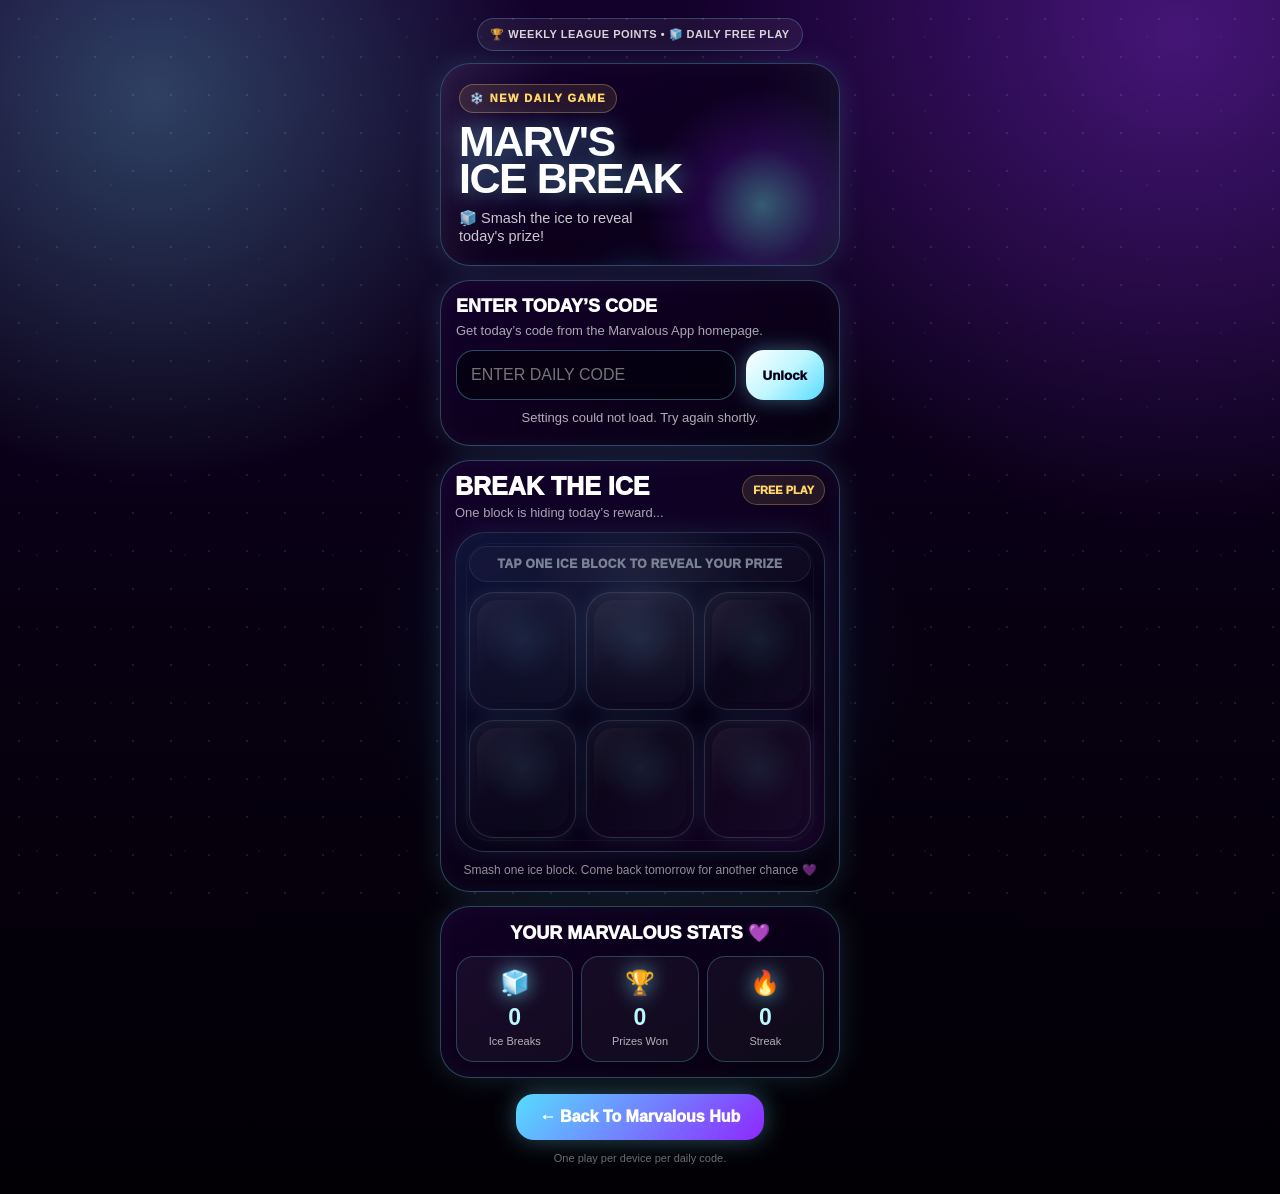
==== icebreak-v2.html @ b685484c "Create icebreak-v2.html" ====
<!DOCTYPE html>
<html lang="en">
<head>
<meta charset="UTF-8" />
<meta name="viewport" content="width=device-width, initial-scale=1.0, viewport-fit=cover" />
<meta name="theme-color" content="#070009" />
<title>Marv's Ice Break</title>

<script async src="https://www.googletagmanager.com/gtag/js?id=G-ST39WS2DBB"></script>
<script>
window.dataLayer = window.dataLayer || [];
function gtag(){dataLayer.push(arguments);}
gtag('js', new Date());
gtag('config', 'G-ST39WS2DBB');
</script>

<style>
*{box-sizing:border-box}
:root{
  --purple:#8d28ff;
  --ice:#79e8ff;
  --gold:#ffd76a;
  --dark:#050008;
}
body{
  margin:0;
  min-height:100vh;
  font-family:Arial,Helvetica,sans-serif;
  color:#fff;
  background:
    radial-gradient(circle at 12% 8%,rgba(121,232,255,.28),transparent 25%),
    radial-gradient(circle at 92% 3%,rgba(157,59,255,.36),transparent 30%),
    radial-gradient(circle at 50% 55%,rgba(39,148,255,.12),transparent 30%),
    linear-gradient(180deg,#13002b 0%,#070011 52%,#020005 100%);
  overflow-x:hidden;
}
body:before{
  content:"";
  position:fixed;
  inset:0;
  pointer-events:none;
  background-image:
    radial-gradient(rgba(255,255,255,.45) 1px,transparent 1px),
    radial-gradient(rgba(121,232,255,.25) 1.4px,transparent 1.4px);
  background-size:38px 38px,74px 74px;
  opacity:.23;
}
.app{
  width:min(430px,100%);
  margin:0 auto;
  min-height:100vh;
  padding:18px 15px 30px;
  position:relative;
}
.glass{
  border-radius:30px;
  background:linear-gradient(145deg,rgba(22,0,48,.72),rgba(5,0,15,.86));
  border:1px solid rgba(121,232,255,.30);
  box-shadow:0 0 28px rgba(121,232,255,.14),inset 0 0 24px rgba(255,255,255,.035);
  backdrop-filter:blur(10px);
}
.top-strip{
  display:flex;
  justify-content:center;
  gap:8px;
  align-items:center;
  margin:0 auto 12px;
  padding:9px 12px;
  width:max-content;
  max-width:100%;
  border-radius:999px;
  background:rgba(255,255,255,.06);
  border:1px solid rgba(121,232,255,.24);
  color:rgba(255,255,255,.82);
  font-size:11px;
  font-weight:900;
  letter-spacing:.5px;
  text-transform:uppercase;
}
.hero{
  min-height:180px;
  position:relative;
  overflow:hidden;
  padding:20px 18px;
  margin-bottom:14px;
}
.hero:before{
  content:"";
  position:absolute;
  right:-48px;
  bottom:-65px;
  width:250px;
  height:250px;
  border-radius:50%;
  background:radial-gradient(circle,rgba(121,232,255,.38),rgba(141,40,255,.18),transparent 66%);
}
.hero:after{
  content:"";
  position:absolute;
  inset:0;
  background:linear-gradient(110deg,rgba(255,255,255,.08),transparent 25%,transparent 70%,rgba(121,232,255,.08));
  pointer-events:none;
}
.hero-marv{
  position:absolute;
  right:-18px;
  bottom:-30px;
  width:235px;
  max-height:240px;
  object-fit:contain;
  z-index:2;
  filter:
    drop-shadow(0 0 18px rgba(0,225,255,.8))
    drop-shadow(0 0 40px rgba(147,51,234,.5));
}
.kicker{
  position:relative;
  z-index:3;
  display:inline-flex;
  align-items:center;
  gap:6px;
  padding:7px 10px;
  border-radius:999px;
  background:rgba(255,215,106,.10);
  border:1px solid rgba(255,215,106,.30);
  color:var(--gold);
  font-size:11px;
  font-weight:1000;
  letter-spacing:1.4px;
  text-transform:uppercase;
}
h1{
  position:relative;
  z-index:3;
  margin:10px 132px 0 0;
  font-size:43px;
  line-height:.86;
  letter-spacing:-1.5px;
  text-transform:uppercase;
  text-shadow:0 0 24px rgba(121,232,255,.55);
}
.welcome{
  position:relative;
  z-index:3;
  margin:12px 145px 0 0;
  color:rgba(255,255,255,.78);
  font-size:14.5px;
  line-height:1.25;
}
.code-card{
  padding:15px;
  margin-bottom:14px;
}
.code-title{
  font-size:18px;
  font-weight:1000;
  text-transform:uppercase;
}
.code-sub{
  color:rgba(255,255,255,.65);
  font-size:13px;
  margin:6px 0 12px;
}
.row{display:flex;gap:10px}
input{
  flex:1;
  min-width:0;
  padding:15px 14px;
  border-radius:18px;
  border:1px solid rgba(121,232,255,.32);
  outline:none;
  background:rgba(5,0,15,.72);
  color:#fff;
  font-size:16px;
}
#codeInput{text-transform:uppercase}
button{
  border:0;
  border-radius:18px;
  padding:15px 17px;
  font-weight:1000;
  color:#080018;
  background:linear-gradient(135deg,#ffffff,#bff6ff,#57dcff);
  box-shadow:0 0 20px rgba(121,232,255,.38);
  cursor:pointer;
}
.status{
  margin-top:10px;
  min-height:20px;
  font-size:13px;
  color:rgba(255,255,255,.68);
  text-align:center;
}
.stage{
  padding:14px;
  margin-bottom:14px;
}
.game-head{
  display:flex;
  align-items:flex-start;
  justify-content:space-between;
  gap:10px;
  margin-bottom:12px;
}
.game-title{
  font-size:25px;
  line-height:.95;
  font-weight:1000;
  text-transform:uppercase;
}
.game-sub{
  color:rgba(255,255,255,.64);
  font-size:13px;
  margin-top:6px;
}
.live-pill{
  flex:0 0 auto;
  padding:8px 10px;
  border-radius:999px;
  background:rgba(255,215,106,.1);
  border:1px solid rgba(255,215,106,.28);
  color:var(--gold);
  font-size:11px;
  font-weight:1000;
  text-transform:uppercase;
}
.board{
  position:relative;
  padding:13px;
  border-radius:30px;
  background:
    radial-gradient(circle at 50% 20%,rgba(191,246,255,.16),transparent 35%),
    linear-gradient(145deg,rgba(13,48,84,.74),rgba(4,0,14,.92) 60%,rgba(37,0,60,.82));
  border:1px solid rgba(191,246,255,.34);
  box-shadow:0 0 24px rgba(121,232,255,.20),inset 0 0 28px rgba(255,255,255,.045);
  overflow:hidden;
  will-change:transform;
}
.board:before{
  content:"";
  position:absolute;
  inset:10px;
  border-radius:24px;
  border:1px solid rgba(255,255,255,.08);
  pointer-events:none;
}
.banner{
  position:relative;
  z-index:2;
  text-align:center;
  margin-bottom:10px;
  padding:10px;
  border-radius:20px;
  background:rgba(255,255,255,.055);
  border:1px solid rgba(121,232,255,.20);
  color:#dffbff;
  font-size:12px;
  font-weight:1000;
  text-transform:uppercase;
  letter-spacing:.4px;
}
.ice-grid{
  position:relative;
  z-index:2;
  display:grid;
  grid-template-columns:repeat(3,1fr);
  gap:10px;
}
.ice{
  height:118px;
  border-radius:25px;
  display:grid;
  place-items:center;
  padding:0;
  background:
    radial-gradient(circle at 50% 40%,rgba(121,232,255,.18),transparent 45%),
    linear-gradient(180deg,rgba(255,255,255,.08),rgba(255,255,255,.025));
  border:1px solid rgba(191,246,255,.30);
  box-shadow:0 0 17px rgba(121,232,255,.20),inset 0 0 18px rgba(255,255,255,.05);
  cursor:pointer;
  position:relative;
  overflow:hidden;
  transition:.25s;
  animation:iceBreath 2.8s ease-in-out infinite;
}
@keyframes iceBreath{
  0%,100%{
    transform:scale(1);
    box-shadow:0 0 17px rgba(121,232,255,.20), inset 0 0 18px rgba(255,255,255,.05);
  }
  50%{
    transform:scale(1.035);
    box-shadow:0 0 28px rgba(121,232,255,.45), inset 0 0 24px rgba(255,255,255,.10);
  }
}  
.ice img{
  width:143%;
  height:143%;
  object-fit:contain;
  pointer-events:none;
  filter:drop-shadow(0 0 16px rgba(121,232,255,.75));
  transition:.25s;
}
.ice:before{
  content:"";
  position:absolute;
  inset:7px;
  border-radius:20px;
  background:linear-gradient(135deg,rgba(255,255,255,.10),transparent 40%,rgba(121,232,255,.05));
  pointer-events:none;
}
.ice:after{
  content:"";
  position:absolute;
  inset:-50%;
  background:linear-gradient(90deg,transparent,rgba(255,255,255,.20),transparent);
  transform:rotate(25deg) translateX(-120%);
  transition:.7s;
}
.ice:not(.disabled):hover:after{transform:rotate(25deg) translateX(120%)}
.ice.picked{
  transform:scale(1.07);
  box-shadow:0 0 42px rgba(191,246,255,.9),inset 0 0 24px rgba(255,255,255,.14);
}
.ice.picked img{transform:scale(1.07)}
.ice:active{
  transform:scale(.94);
  filter:brightness(1.2);
}
.ice.shatter{animation:shake .36s linear}
@keyframes shake{
  0%,100%{transform:scale(1.07) translateX(0)}
  25%{transform:scale(1.09) translateX(-4px) rotate(-2deg)}
  50%{transform:scale(1.09) translateX(4px) rotate(2deg)}
  75%{transform:scale(1.09) translateX(-3px) rotate(-1deg)}
}
@keyframes screenShake{
  0%{transform:translate(0,0);}
  20%{transform:translate(-4px,2px);}
  40%{transform:translate(4px,-2px);}
  60%{transform:translate(-3px,2px);}
  80%{transform:translate(3px,-1px);}
  100%{transform:translate(0,0);}
}

.board.shake{
  animation:screenShake .25s;
}
.board.flash{
  animation:flashBlue .35s;
}

@keyframes flashBlue{
  0%{
    box-shadow:0 0 24px rgba(121,232,255,.20);
  }
  50%{
    box-shadow:
      0 0 80px rgba(121,232,255,.95),
      inset 0 0 45px rgba(191,246,255,.45);
  }
  100%{
    box-shadow:0 0 24px rgba(121,232,255,.20);
  }
}
.ice.disabled{
  opacity:.24;
  pointer-events:none;
  filter:grayscale(.55);
}
.ice-glow{
  position:absolute;
  inset:-35px;
  display:none;
  pointer-events:none;
  background:url("assets/icebreak/ice-glow.png") center/contain no-repeat;
  z-index:4;
  opacity:.98;
}
.ice.picked .ice-glow{display:block}
.ice-sparkles{
  position:absolute;
  inset:-55px;
  display:none;
  pointer-events:none;
  background:url("assets/icebreak/ice-sparkles.png") center/contain no-repeat;
  z-index:5;
  opacity:1;
}

.ice.shatter .ice-sparkles{
  display:block;
  animation:sparkBurst .55s ease-out forwards;
}

@keyframes sparkBurst{
  0%{
    transform:scale(.4);
    opacity:0;
  }
  40%{
    opacity:1;
  }
  100%{
    transform:scale(1.5);
    opacity:0;
  }
}
.locked .board{opacity:.52}
.locked .ice{pointer-events:none}
.hint{
  text-align:center;
  margin-top:11px;
  font-size:12px;
  color:rgba(255,255,255,.56);
}
.info-card{
  padding:15px;
  margin-bottom:14px;
}
.info-title{
  font-size:18px;
  font-weight:1000;
  text-transform:uppercase;
  margin-bottom:12px;
  text-align:center;
}
.stats{
  display:grid;
  grid-template-columns:repeat(3,1fr);
  gap:8px;
}
.stat{
  text-align:center;
  padding:12px 6px;
  border-radius:18px;
  background:rgba(255,255,255,.045);
  border:1px solid rgba(121,232,255,.24);
}
.stat b{
  display:block;
  color:#bff6ff;
  font-size:23px;
}
.stat span{
  font-size:11px;
  color:rgba(255,255,255,.68);
}
.stat-icon-circle{
  font-size:24px;
  margin-bottom:7px;
  filter:drop-shadow(0 0 10px rgba(121,232,255,.75));
}
.back{
  display:block;
  width:max-content;
  margin:16px auto 0;
  padding:14px 24px;
  border-radius:18px;
  text-decoration:none;
  color:#fff;
  font-weight:1000;
  background:linear-gradient(135deg,#57dcff,#8d28ff);
  box-shadow:0 0 24px rgba(121,232,255,.34);
}
.footer{
  text-align:center;
  margin-top:12px;
  font-size:11px;
  color:rgba(255,255,255,.42);
}
.modal{
  position:fixed;
  inset:0;
  display:none;
  align-items:center;
  justify-content:center;
  padding:20px;
  background:rgba(0,0,0,.78);
  z-index:99;
}
.modal.show{display:flex}
.box{
  position:relative;
  width:min(380px,100%);
  text-align:center;
  border-radius:32px;
  padding:26px 18px;
  background:linear-gradient(180deg,#071d3a,#070009);
  border:1px solid rgba(191,243,255,.48);
  box-shadow:0 0 50px rgba(101,207,255,.22),0 0 34px rgba(139,44,255,.32);
}
.closeModal{
    position:absolute;
    top:14px;
    right:14px;
    width:40px;
    height:40px;
    border:none;
    border-radius:50%;
    background:rgba(255,255,255,.12);
    color:#fff;
    font-size:24px;
    font-weight:bold;
    cursor:pointer;
  }
.box h2{
  margin:0 0 8px;
  font-size:32px;
  text-transform:uppercase;
}
.result{
  margin:16px 0;
  color:#ffd76a;
  font-size:27px;
  font-weight:1000;
  text-transform:uppercase;
  text-shadow:0 0 14px rgba(255,215,106,.72);
}
.small{
  color:rgba(255,255,255,.72);
  font-size:13px;
  line-height:1.4;
}
@keyframes blueFlash{
  0%{opacity:0;}
  20%{opacity:.8;}
  100%{opacity:0;}
}

.screen-flash{
  position:fixed;
  inset:0;
  pointer-events:none;
  background:radial-gradient(circle,rgba(121,232,255,.75),rgba(121,232,255,.2),transparent 70%);
  opacity:0;
  z-index:9999;
}

.screen-flash.active{
  animation:blueFlash .35s ease-out;
}
  
</style>
</head>

<body>
<main class="app">

  <div class="top-strip">🏆 Weekly League Points • 🧊 Daily Free Play</div>

  <section class="hero glass">
    <div class="kicker">❄️ New Daily Game</div>
    <h1>Marv's Ice Break</h1>
    <p class="welcome">🧊 Smash the ice to reveal today's prize!</p>
    <img src="assets/icebreak/marv-ice.png" class="hero-marv" alt="Marv holding ice">
  </section>

  <section class="code-card glass">
    <div class="code-title">Enter Today’s Code</div>
    <div class="code-sub">Get today’s code from the Marvalous App homepage.</div>
    <div class="row">
      <input id="codeInput" placeholder="Enter daily code">
      <button onclick="unlockGame()">Unlock</button>
    </div>
    <div id="status" class="status">Loading today’s settings...</div>
  </section>

  <section id="gameArea" class="stage glass locked">
    <div class="game-head">
      <div>
        <div class="game-title">Break The Ice</div>
        <div class="game-sub">One block is hiding today’s reward...</div>
      </div>
      <div class="live-pill">Free Play</div>
    </div>

    <div class="board">
      <div class="banner">Tap one ice block to reveal your prize</div>

      <div class="ice-grid">
        <button class="ice" onclick="breakIce(this)"><span class="ice-glow"></span><img src="assets/icebreak/ice-normal.png" alt="Ice block"></button>
        <button class="ice" onclick="breakIce(this)"><span class="ice-glow"></span><img src="assets/icebreak/ice-normal.png" alt="Ice block"></button>
        <button class="ice" onclick="breakIce(this)"><span class="ice-glow"></span><img src="assets/icebreak/ice-normal.png" alt="Ice block"></button>
        <button class="ice" onclick="breakIce(this)"><span class="ice-glow"></span><img src="assets/icebreak/ice-normal.png" alt="Ice block"></button>
        <button class="ice" onclick="breakIce(this)"><span class="ice-glow"></span><img src="assets/icebreak/ice-normal.png" alt="Ice block"></button>
        <button class="ice" onclick="breakIce(this)"><span class="ice-glow"></span><img src="assets/icebreak/ice-normal.png" alt="Ice block"></button>
      </div>
    </div>

    <div class="hint">Smash one ice block. Come back tomorrow for another chance 💜</div>
  </section>

  <section class="info-card glass">
    <div class="info-title">Your Marvalous Stats 💜</div>
    <div class="stats">
      <div class="stat">
        <div class="stat-icon-circle">🧊</div>
        <b id="totalPlays">0</b>
        <span>Ice Breaks</span>
      </div>
      <div class="stat">
        <div class="stat-icon-circle">🏆</div>
        <b id="totalWins">0</b>
        <span>Prizes Won</span>
      </div>
      <div class="stat">
        <div class="stat-icon-circle">🔥</div>
        <b id="currentStreak">0</b>
        <span>Streak</span>
      </div>
    </div>
  </section>

  <a class="back" href="index.html">← Back To Marvalous Hub</a>
  <div class="footer">One play per device per daily code.</div>
</main>

<form name="scratch-claim" method="POST" data-netlify="true" hidden>
  <input type="text" name="name">
  <input type="email" name="email">
  <input type="text" name="prize">
  <input type="text" name="dailyCode">
  <input type="text" name="minSpend">
  <input type="text" name="expiry">
</form>

<div class="modal" id="modal">
  <div class="box">
    <button class="closeModal" onclick="closeModal()">✕</button>
    <h2 id="modalTitle">Result</h2>
    <div class="result" id="resultText"></div>
    <p class="small" id="resultSmall"></p>
    <button id="doneBtn" onclick="closeModal()">Done</button>
  </div>
</div>

<audio id="tapSound" preload="auto">
  <source src="assets/icebreak/ice-tap.mp3" type="audio/mpeg">
</audio>

<audio id="crackSound" preload="auto">
  <source src="assets/icebreak/ice-crack.mp3" type="audio/mpeg">
</audio>

<audio id="smashSound" preload="auto">
  <source src="assets/icebreak/ice-smash.mp3" type="audio/mpeg">
</audio>

<script>
const SETTINGS_CSV_URL = "https://docs.google.com/spreadsheets/d/e/2PACX-1vSlaiXI-x0C_wLvxmELI21rTu9uFR87MYtx9gqV_z_Z3hZ5nOCQBnb9No6i9MtZyqBD3c9wTo1tmz6x/pub?output=csv";

let DAILY_CODE = "MARVDAILY";
let PRIZES = [];
const gameArea = document.getElementById("gameArea");
const statusBox = document.getElementById("status");
const modal = document.getElementById("modal");
const modalTitle = document.getElementById("modalTitle");
const resultText = document.getElementById("resultText");
const resultSmall = document.getElementById("resultSmall");

const tapSound = document.getElementById("tapSound");
const crackSound = document.getElementById("crackSound");
const smashSound = document.getElementById("smashSound");

function playSound(sound){
  if(!sound) return;
  sound.currentTime = 0;
  sound.play().catch(() => {});
}

let playKey = "";
let revealed = false;
let currentPrize = null;

function updateStats(){
  document.getElementById("totalPlays").textContent = localStorage.getItem("marvIceTotalPlays") || "0";
  document.getElementById("totalWins").textContent = localStorage.getItem("marvIceTotalWins") || "0";
  document.getElementById("currentStreak").textContent = localStorage.getItem("marvIceStreak") || "0";
}

function addPlayStats(won){
  const plays = Number(localStorage.getItem("marvIceTotalPlays") || 0) + 1;
  localStorage.setItem("marvIceTotalPlays", plays);

  const streak = Number(localStorage.getItem("marvIceStreak") || 0) + 1;
  localStorage.setItem("marvIceStreak", streak);

  if(won){
    const wins = Number(localStorage.getItem("marvIceTotalWins") || 0) + 1;
    localStorage.setItem("marvIceTotalWins", wins);
  }

  updateStats();
}

function csvSplit(row){
  const matched = row.match(/(".*?"|[^",]+)(?=\s*,|\s*$)/g);
  return matched ? matched.map(v=>v.replace(/^"|"$/g,"").trim()) : [];
}
  
async function loadSettings(){
  try{
    const res = await fetch(SETTINGS_CSV_URL + "&t=" + Date.now(), {cache:"no-store"});
    const text = await res.text();
    const lines = text.trim().split(/\r?\n/);

    const settingsRow = csvSplit(lines[0]);
DAILY_CODE = (settingsRow[1] || "").trim().toUpperCase();

PRIZES = [];

    for(let i=4; i<lines.length; i++){
      if(!lines[i].trim()) continue;
      const row = csvSplit(lines[i]);
      PRIZES.push({
        prize: row[0],
        chance: parseFloat(row[1]),
        claimType: row[2],
        minSpend: row[3],
        expiry: row[4],
        code: row[5] || ""
      });
    }

    playKey = `marvalous_ice_break_played_${DAILY_CODE}`;

    statusBox.textContent = localStorage.getItem(playKey)
      ? "Come back tomorrow for another Ice Break."
      : "Today’s settings loaded.";

  } catch(e){
    statusBox.textContent = "Settings could not load. Try again shortly.";
  }
}

function pickPrize(){
  let roll = Math.random() * 100;
  let total = 0;

  for(const item of PRIZES){
    total += Number(item.chance || 0);
    if(roll <= total) return item;
  }

  return { prize:"TRY AGAIN", chance:0, claimType:"none", minSpend:"", expiry:"", code:"" };
}

function resetIce(){
  document.querySelectorAll(".ice").forEach(i => {
    i.classList.remove("disabled", "picked", "shatter");
    const img = i.querySelector("img");
    if(img) img.src = "assets/icebreak/ice-normal.png";
  });
}

function unlockGame(){
  const entered = document.getElementById("codeInput").value.trim().toUpperCase();

  if(entered !== DAILY_CODE){
    statusBox.textContent = "Wrong code. Check the Facebook daily post.";
    return;
  }

  if(localStorage.getItem(playKey)){
    statusBox.textContent = "You’ve already used today’s Ice Break on this device.";
    gameArea.classList.add("locked");
    return;
  }

  if(typeof gtag === "function") gtag('event','ice_break_played');

  revealed = false;
  resetIce();
  statusBox.textContent = "Unlocked. Break your lucky ice block.";
  gameArea.classList.remove("locked");
}

function breakIce(el){
  if(gameArea.classList.contains("locked") || revealed) return;

  revealed = true;
  currentPrize = pickPrize();

  document.querySelectorAll(".ice").forEach(i => {
    if(i !== el) i.classList.add("disabled");
  });

  const img = el.querySelector("img");
  el.classList.add("picked");

  playSound(tapSound);
  localStorage.setItem(playKey,"yes");
  if (navigator.vibrate) {
  navigator.vibrate(25);
  }

setTimeout(() => {
  playSound(crackSound);
  img.src = "assets/icebreak/ice-cracked.png";
}, 250);

setTimeout(() => {
  playSound(smashSound);

  if (navigator.vibrate) {
    navigator.vibrate([40, 25, 60]);
  }
const board = document.querySelector(".board");
board.classList.add("shake");
setTimeout(() => board.classList.remove("shake"), 250);
  el.classList.add("shatter");
  img.src = "assets/icebreak/ice-shattered.png";
}, 750);

  
  

  setTimeout(showResult, 1450);
}

function copyPrizeCode(){
  const code = currentPrize && currentPrize.code ? currentPrize.code : "";
  if(!code) return;

  navigator.clipboard.writeText(code).then(() => {
    const btn = document.getElementById("copyCodeBtn");
    if(btn) btn.textContent = "Copied!";
  }).catch(() => {
    alert("Copy failed. Please manually copy the code.");
  });
}

function showResult(){
  const won = currentPrize && currentPrize.prize.toUpperCase() !== "TRY AGAIN";
  addPlayStats(won);

  if(won){
    modalTitle.textContent = "Winner!";
    resultText.textContent = currentPrize.prize;

    const hasCode = currentPrize.code && currentPrize.code.trim() !== "";
    const isWalletBonus =
      currentPrize.prize.includes("ADD £1") ||
      currentPrize.prize.includes("ADD £5") ||
      currentPrize.prize.includes("ADD £10");

    resultSmall.innerHTML = hasCode ? `

<div style="margin:12px 0;padding:14px;border-radius:16px;background:rgba(101,207,255,.12);border:1px solid rgba(191,243,255,.35);">
  <div style="font-size:12px;color:rgba(255,255,255,.72);margin-bottom:6px;">Your discount code:</div>
  <div style="font-size:24px;font-weight:1000;color:#ffd76a;">${currentPrize.code}</div>
  <button id="copyCodeBtn" onclick="copyPrizeCode()" style="margin-top:10px;">Copy Code</button>
</div>

Use this code within 24 hours 💜<br><br>

${currentPrize.minSpend && currentPrize.minSpend != "0" ? `Minimum spend £${currentPrize.minSpend}<br><br>` : ""}

<input id="claimName" placeholder="Your name" style="width:100%;padding:12px;margin-bottom:10px;border-radius:12px;border:none;">
<input id="claimEmail" type="email" placeholder="Your email" style="width:100%;padding:12px;margin-bottom:10px;border-radius:12px;border:none;">
<button id="claimBtn" onclick="submitClaim()">Claim Prize</button>

` : isWalletBonus ? `

🎉 Congratulations! 🎉<br><br>

You've won:<br><br>

<strong>${currentPrize.prize}</strong><br><br>

Enter your details below and we'll add your bonus when you top up your Marvalous wallet 💜<br><br>
${currentPrize.expiry && currentPrize.expiry !== "none" ? `Valid for ${currentPrize.expiry}<br><br>` : ""}
<input id="claimName" placeholder="Your name" style="width:100%;padding:12px;margin-bottom:10px;border-radius:12px;border:none;">
<input id="claimEmail" type="email" placeholder="Your email" style="width:100%;padding:12px;margin-bottom:10px;border-radius:12px;border:none;">
<button id="claimBtn" onclick="submitClaim()">Claim Prize</button>

` : `

🎉 Congratulations! 🎉<br><br>

You've won:<br><br>

<strong>${currentPrize.prize}</strong><br><br>

Enter your details below and we'll check and apply your reward 💜<br><br>

<input id="claimName" placeholder="Your name" style="width:100%;padding:12px;margin-bottom:10px;border-radius:12px;border:none;">
<input id="claimEmail" type="email" placeholder="Your email" style="width:100%;padding:12px;margin-bottom:10px;border-radius:12px;border:none;">
<button id="claimBtn" onclick="submitClaim()">Claim Prize</button>

`;

  } else {
    modalTitle.textContent = "Try Again!";
    resultText.textContent = "No Prize Today";

    resultSmall.innerHTML = `
No prize today 😢<br><br>

💜 If you're taking part in the Marvalous Weekly League, enter your details below to claim your +3 daily league points.<br><br>

Not in the league? Simply press Done and come back tomorrow for another free Ice Break.<br><br>

<input id="claimName" placeholder="Your name" style="width:100%;padding:12px;margin-bottom:10px;border-radius:12px;border:none;">
<input id="claimEmail" type="email" placeholder="Your email" style="width:100%;padding:12px;margin-bottom:10px;border-radius:12px;border:none;">
<button id="claimBtn" onclick="submitClaim()">Claim +3 League Points</button>
`;
  }

  if(won){
    document.getElementById("doneBtn").style.display = "none";
  } else {
    document.getElementById("doneBtn").style.display = "inline-block";
  }

  modal.classList.add("show");
  gameArea.classList.add("locked");
  statusBox.textContent = "You’ve used today’s Ice Break on this device.";
}

function submitClaim(){
  const name = document.getElementById("claimName").value.trim();
  const email = document.getElementById("claimEmail").value.trim();

  if(!name || !email){
    alert("Please enter your name and email.");
    return;
  }

  const claimBtn = document.getElementById("claimBtn");
  claimBtn.disabled = true;
  claimBtn.textContent = "Sending...";

  fetch("https://script.google.com/macros/s/AKfycbwqv0mOcwHVa2AaGzvwMLjw-nqV4LonCg3-MXpDcgcMbhmw2ORo4JmO8JiCxXZkBScC/exec", {
    method: "POST",
    headers: {
      "Content-Type": "text/plain;charset=utf-8"
    },
    body: JSON.stringify({
      name: name,
      email: email,
      prize: currentPrize.prize === "TRY AGAIN"
        ? "League Points Claim (+3)"
        : currentPrize.prize,
      dailyCode: DAILY_CODE,
      minSpend: currentPrize.minSpend || "",
      expiry: currentPrize.expiry || "",
      code: currentPrize.code || ""
    })
  }).then(response => {
    if (!response.ok) throw new Error("Failed");

    modalTitle.textContent = "Claim Sent!";
    resultText.textContent = "";

    if(currentPrize.prize === "TRY AGAIN"){
      resultSmall.textContent = "Your league points claim has been logged successfully 💜";
    } else {
      resultSmall.textContent = currentPrize.code
        ? "Your win has been logged successfully 💜 Your discount code is ready to use."
        : "Your claim has been logged successfully 💜 We'll check and apply your bonus shortly.";
    }

    document.getElementById("doneBtn").style.display = "inline-block";
    document.getElementById("doneBtn").textContent = "Done";
  }).catch(() => {
    claimBtn.disabled = false;
    claimBtn.textContent = "Claim Prize";
    alert("Something went wrong sending your claim.");
  });
}

function closeModal(){
  modal.classList.remove("show");
}

resetIce();
loadSettings();

updateStats();
</script>
</body>
  </html>
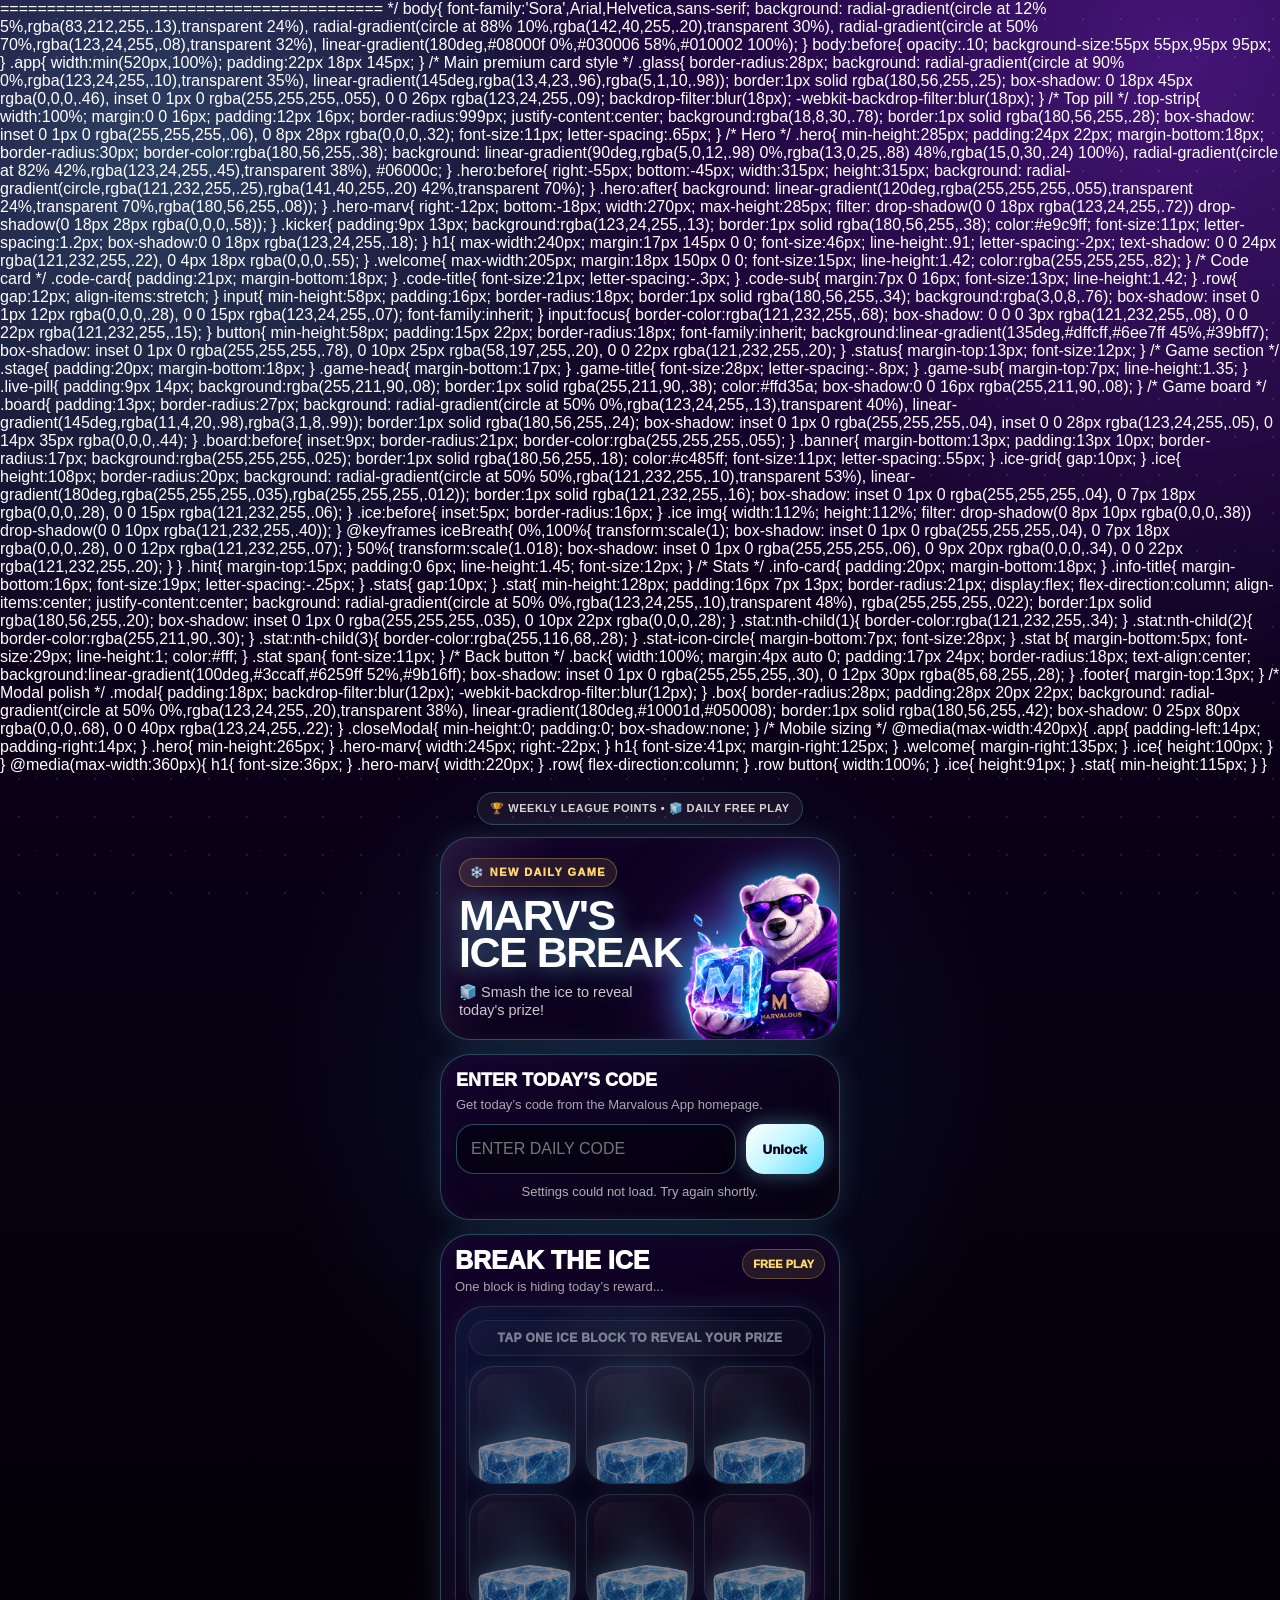
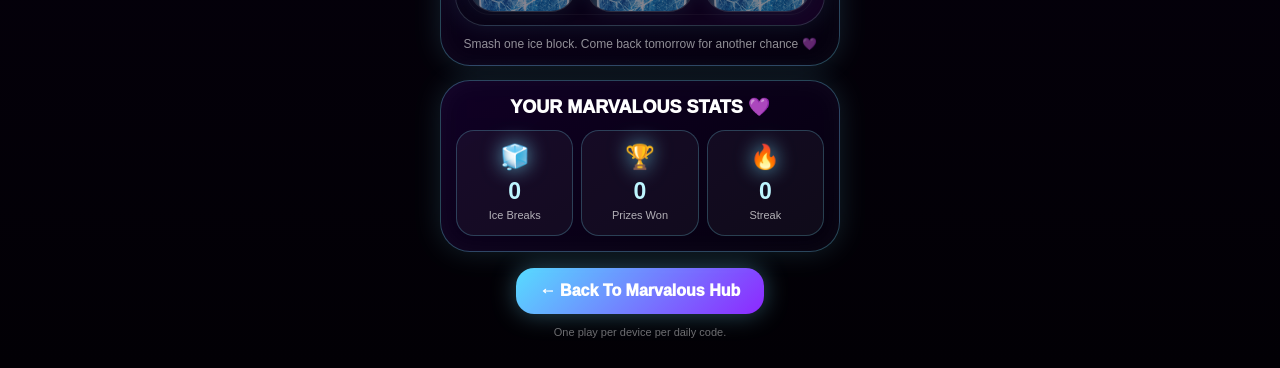
==== commit f6d593e9: "Update icebreak-v2.html" ====
--- a/icebreak-v2.html
+++ b/icebreak-v2.html
@@ -540,6 +540,457 @@
 .screen-flash.active{
   animation:blueFlash .35s ease-out;
 }
+/* =========================================
+   PREMIUM ICE BREAK REDESIGN
+   Paste directly before </style>
+========================================= */
+
+body{
+  font-family:'Sora',Arial,Helvetica,sans-serif;
+  background:
+    radial-gradient(circle at 12% 5%,rgba(83,212,255,.13),transparent 24%),
+    radial-gradient(circle at 88% 10%,rgba(142,40,255,.20),transparent 30%),
+    radial-gradient(circle at 50% 70%,rgba(123,24,255,.08),transparent 32%),
+    linear-gradient(180deg,#08000f 0%,#030006 58%,#010002 100%);
+}
+
+body:before{
+  opacity:.10;
+  background-size:55px 55px,95px 95px;
+}
+
+.app{
+  width:min(520px,100%);
+  padding:22px 18px 145px;
+}
+
+/* Main premium card style */
+.glass{
+  border-radius:28px;
+  background:
+    radial-gradient(circle at 90% 0%,rgba(123,24,255,.10),transparent 35%),
+    linear-gradient(145deg,rgba(13,4,23,.96),rgba(5,1,10,.98));
+  border:1px solid rgba(180,56,255,.25);
+  box-shadow:
+    0 18px 45px rgba(0,0,0,.46),
+    inset 0 1px 0 rgba(255,255,255,.055),
+    0 0 26px rgba(123,24,255,.09);
+  backdrop-filter:blur(18px);
+  -webkit-backdrop-filter:blur(18px);
+}
+
+/* Top pill */
+.top-strip{
+  width:100%;
+  margin:0 0 16px;
+  padding:12px 16px;
+  border-radius:999px;
+  justify-content:center;
+  background:rgba(18,8,30,.78);
+  border:1px solid rgba(180,56,255,.28);
+  box-shadow:
+    inset 0 1px 0 rgba(255,255,255,.06),
+    0 8px 28px rgba(0,0,0,.32);
+  font-size:11px;
+  letter-spacing:.65px;
+}
+
+/* Hero */
+.hero{
+  min-height:285px;
+  padding:24px 22px;
+  margin-bottom:18px;
+  border-radius:30px;
+  border-color:rgba(180,56,255,.38);
+  background:
+    linear-gradient(90deg,rgba(5,0,12,.98) 0%,rgba(13,0,25,.88) 48%,rgba(15,0,30,.24) 100%),
+    radial-gradient(circle at 82% 42%,rgba(123,24,255,.45),transparent 38%),
+    #06000c;
+}
+
+.hero:before{
+  right:-55px;
+  bottom:-45px;
+  width:315px;
+  height:315px;
+  background:
+    radial-gradient(circle,rgba(121,232,255,.25),rgba(141,40,255,.20) 42%,transparent 70%);
+}
+
+.hero:after{
+  background:
+    linear-gradient(120deg,rgba(255,255,255,.055),transparent 24%,transparent 70%,rgba(180,56,255,.08));
+}
+
+.hero-marv{
+  right:-12px;
+  bottom:-18px;
+  width:270px;
+  max-height:285px;
+  filter:
+    drop-shadow(0 0 18px rgba(123,24,255,.72))
+    drop-shadow(0 18px 28px rgba(0,0,0,.58));
+}
+
+.kicker{
+  padding:9px 13px;
+  background:rgba(123,24,255,.13);
+  border:1px solid rgba(180,56,255,.38);
+  color:#e9c9ff;
+  font-size:11px;
+  letter-spacing:1.2px;
+  box-shadow:0 0 18px rgba(123,24,255,.18);
+}
+
+h1{
+  max-width:240px;
+  margin:17px 145px 0 0;
+  font-size:46px;
+  line-height:.91;
+  letter-spacing:-2px;
+  text-shadow:
+    0 0 24px rgba(121,232,255,.22),
+    0 4px 18px rgba(0,0,0,.55);
+}
+
+.welcome{
+  max-width:205px;
+  margin:18px 150px 0 0;
+  font-size:15px;
+  line-height:1.42;
+  color:rgba(255,255,255,.82);
+}
+
+/* Code card */
+.code-card{
+  padding:21px;
+  margin-bottom:18px;
+}
+
+.code-title{
+  font-size:21px;
+  letter-spacing:-.3px;
+}
+
+.code-sub{
+  margin:7px 0 16px;
+  font-size:13px;
+  line-height:1.42;
+}
+
+.row{
+  gap:12px;
+  align-items:stretch;
+}
+
+input{
+  min-height:58px;
+  padding:16px;
+  border-radius:18px;
+  border:1px solid rgba(180,56,255,.34);
+  background:rgba(3,0,8,.76);
+  box-shadow:
+    inset 0 1px 12px rgba(0,0,0,.28),
+    0 0 15px rgba(123,24,255,.07);
+  font-family:inherit;
+}
+
+input:focus{
+  border-color:rgba(121,232,255,.68);
+  box-shadow:
+    0 0 0 3px rgba(121,232,255,.08),
+    0 0 22px rgba(121,232,255,.15);
+}
+
+button{
+  min-height:58px;
+  padding:15px 22px;
+  border-radius:18px;
+  font-family:inherit;
+  background:linear-gradient(135deg,#dffcff,#6ee7ff 45%,#39bff7);
+  box-shadow:
+    inset 0 1px 0 rgba(255,255,255,.78),
+    0 10px 25px rgba(58,197,255,.20),
+    0 0 22px rgba(121,232,255,.20);
+}
+
+.status{
+  margin-top:13px;
+  font-size:12px;
+}
+
+/* Game section */
+.stage{
+  padding:20px;
+  margin-bottom:18px;
+}
+
+.game-head{
+  margin-bottom:17px;
+}
+
+.game-title{
+  font-size:28px;
+  letter-spacing:-.8px;
+}
+
+.game-sub{
+  margin-top:7px;
+  line-height:1.35;
+}
+
+.live-pill{
+  padding:9px 14px;
+  background:rgba(255,211,90,.08);
+  border:1px solid rgba(255,211,90,.38);
+  color:#ffd35a;
+  box-shadow:0 0 16px rgba(255,211,90,.08);
+}
+
+/* Game board */
+.board{
+  padding:13px;
+  border-radius:27px;
+  background:
+    radial-gradient(circle at 50% 0%,rgba(123,24,255,.13),transparent 40%),
+    linear-gradient(145deg,rgba(11,4,20,.98),rgba(3,1,8,.99));
+  border:1px solid rgba(180,56,255,.24);
+  box-shadow:
+    inset 0 1px 0 rgba(255,255,255,.04),
+    inset 0 0 28px rgba(123,24,255,.05),
+    0 14px 35px rgba(0,0,0,.44);
+}
+
+.board:before{
+  inset:9px;
+  border-radius:21px;
+  border-color:rgba(255,255,255,.055);
+}
+
+.banner{
+  margin-bottom:13px;
+  padding:13px 10px;
+  border-radius:17px;
+  background:rgba(255,255,255,.025);
+  border:1px solid rgba(180,56,255,.18);
+  color:#c485ff;
+  font-size:11px;
+  letter-spacing:.55px;
+}
+
+.ice-grid{
+  gap:10px;
+}
+
+.ice{
+  height:108px;
+  border-radius:20px;
+  background:
+    radial-gradient(circle at 50% 50%,rgba(121,232,255,.10),transparent 53%),
+    linear-gradient(180deg,rgba(255,255,255,.035),rgba(255,255,255,.012));
+  border:1px solid rgba(121,232,255,.16);
+  box-shadow:
+    inset 0 1px 0 rgba(255,255,255,.04),
+    0 7px 18px rgba(0,0,0,.28),
+    0 0 15px rgba(121,232,255,.06);
+}
+
+.ice:before{
+  inset:5px;
+  border-radius:16px;
+}
+
+.ice img{
+  width:112%;
+  height:112%;
+  filter:
+    drop-shadow(0 8px 10px rgba(0,0,0,.38))
+    drop-shadow(0 0 10px rgba(121,232,255,.40));
+}
+
+@keyframes iceBreath{
+  0%,100%{
+    transform:scale(1);
+    box-shadow:
+      inset 0 1px 0 rgba(255,255,255,.04),
+      0 7px 18px rgba(0,0,0,.28),
+      0 0 12px rgba(121,232,255,.07);
+  }
+  50%{
+    transform:scale(1.018);
+    box-shadow:
+      inset 0 1px 0 rgba(255,255,255,.06),
+      0 9px 20px rgba(0,0,0,.34),
+      0 0 22px rgba(121,232,255,.20);
+  }
+}
+
+.hint{
+  margin-top:15px;
+  padding:0 6px;
+  line-height:1.45;
+  font-size:12px;
+}
+
+/* Stats */
+.info-card{
+  padding:20px;
+  margin-bottom:18px;
+}
+
+.info-title{
+  margin-bottom:16px;
+  font-size:19px;
+  letter-spacing:-.25px;
+}
+
+.stats{
+  gap:10px;
+}
+
+.stat{
+  min-height:128px;
+  padding:16px 7px 13px;
+  border-radius:21px;
+  display:flex;
+  flex-direction:column;
+  align-items:center;
+  justify-content:center;
+  background:
+    radial-gradient(circle at 50% 0%,rgba(123,24,255,.10),transparent 48%),
+    rgba(255,255,255,.022);
+  border:1px solid rgba(180,56,255,.20);
+  box-shadow:
+    inset 0 1px 0 rgba(255,255,255,.035),
+    0 10px 22px rgba(0,0,0,.28);
+}
+
+.stat:nth-child(1){
+  border-color:rgba(121,232,255,.34);
+}
+
+.stat:nth-child(2){
+  border-color:rgba(255,211,90,.30);
+}
+
+.stat:nth-child(3){
+  border-color:rgba(255,116,68,.28);
+}
+
+.stat-icon-circle{
+  margin-bottom:7px;
+  font-size:28px;
+}
+
+.stat b{
+  margin-bottom:5px;
+  font-size:29px;
+  line-height:1;
+  color:#fff;
+}
+
+.stat span{
+  font-size:11px;
+}
+
+/* Back button */
+.back{
+  width:100%;
+  margin:4px auto 0;
+  padding:17px 24px;
+  border-radius:18px;
+  text-align:center;
+  background:linear-gradient(100deg,#3ccaff,#6259ff 52%,#9b16ff);
+  box-shadow:
+    inset 0 1px 0 rgba(255,255,255,.30),
+    0 12px 30px rgba(85,68,255,.28);
+}
+
+.footer{
+  margin-top:13px;
+}
+
+/* Modal polish */
+.modal{
+  padding:18px;
+  backdrop-filter:blur(12px);
+  -webkit-backdrop-filter:blur(12px);
+}
+
+.box{
+  border-radius:28px;
+  padding:28px 20px 22px;
+  background:
+    radial-gradient(circle at 50% 0%,rgba(123,24,255,.20),transparent 38%),
+    linear-gradient(180deg,#10001d,#050008);
+  border:1px solid rgba(180,56,255,.42);
+  box-shadow:
+    0 25px 80px rgba(0,0,0,.68),
+    0 0 40px rgba(123,24,255,.22);
+}
+
+.closeModal{
+  min-height:0;
+  padding:0;
+  box-shadow:none;
+}
+
+/* Mobile sizing */
+@media(max-width:420px){
+  .app{
+    padding-left:14px;
+    padding-right:14px;
+  }
+
+  .hero{
+    min-height:265px;
+  }
+
+  .hero-marv{
+    width:245px;
+    right:-22px;
+  }
+
+  h1{
+    font-size:41px;
+    margin-right:125px;
+  }
+
+  .welcome{
+    margin-right:135px;
+  }
+
+  .ice{
+    height:100px;
+  }
+}
+
+@media(max-width:360px){
+  h1{
+    font-size:36px;
+  }
+
+  .hero-marv{
+    width:220px;
+  }
+
+  .row{
+    flex-direction:column;
+  }
+
+  .row button{
+    width:100%;
+  }
+
+  .ice{
+    height:91px;
+  }
+
+  .stat{
+    min-height:115px;
+  }
+  }
+
   
 </style>
 </head>
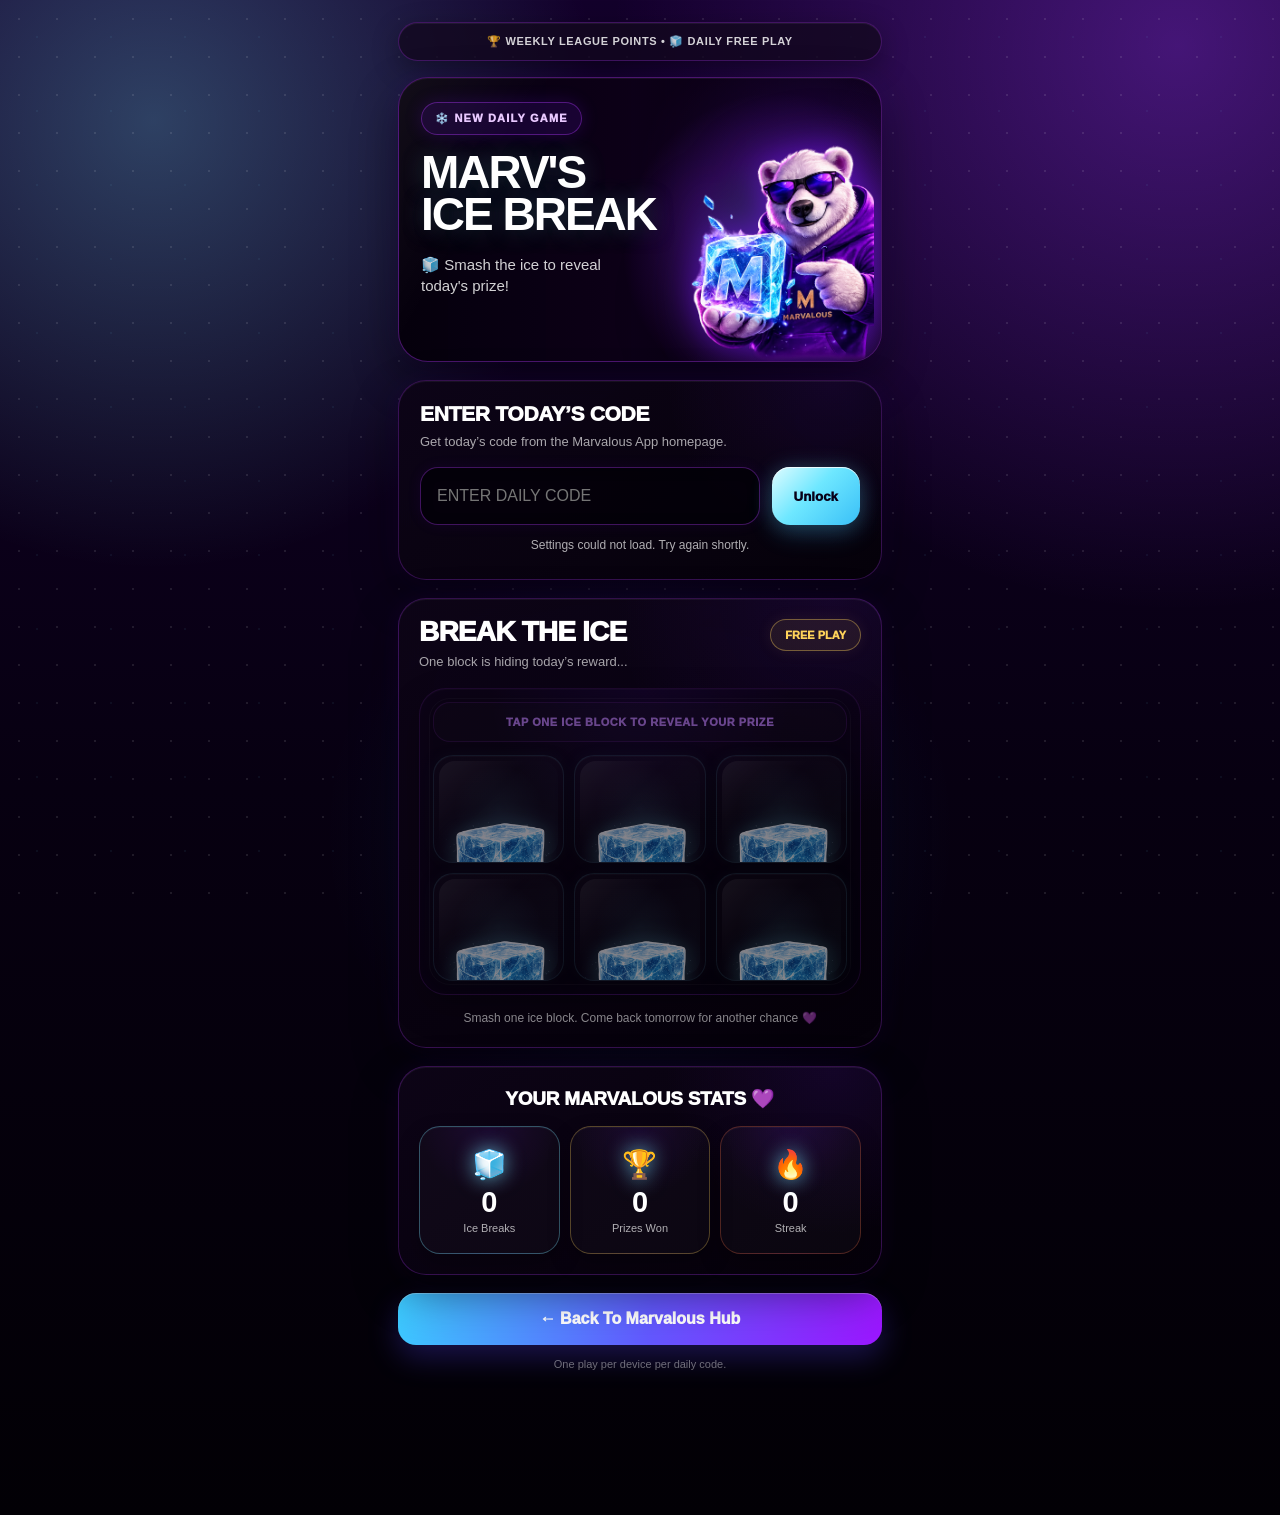
==== commit 9ba6e20c: "Update icebreak-v2.html" ====
--- a/icebreak-v2.html
+++ b/icebreak-v2.html
@@ -537,20 +537,7 @@
   z-index:9999;
 }
 
-.screen-flash.active{
-  animation:blueFlash .35s ease-out;
-}
-/* =========================================
-   PREMIUM ICE BREAK REDESIGN
-   Paste directly before </style>
-========================================= */
-
-body{
-  font-family:'Sora',Arial,Helvetica,sans-serif;
-  background:
-    radial-gradient(circle at 12% 5%,rgba(83,212,255,.13),transparent 24%),
-    radial-gradient(circle at 88% 10%,rgba(142,40,255,.20),transparent 30%),
-    radial-gradient(circle at 50% 70%,rgba(123,24,255,.08),transparent 32%),
+.70%,rgba(123,24,255,.08),transparent 32%),
     linear-gradient(180deg,#08000f 0%,#030006 58%,#010002 100%);
 }
 
@@ -978,20 +965,6 @@
     flex-direction:column;
   }
 
-  .row button{
-    width:100%;
-  }
-
-  .ice{
-    height:91px;
-  }
-
-  .stat{
-    min-height:115px;
-  }
-  }
-
-  
 </style>
 </head>
 
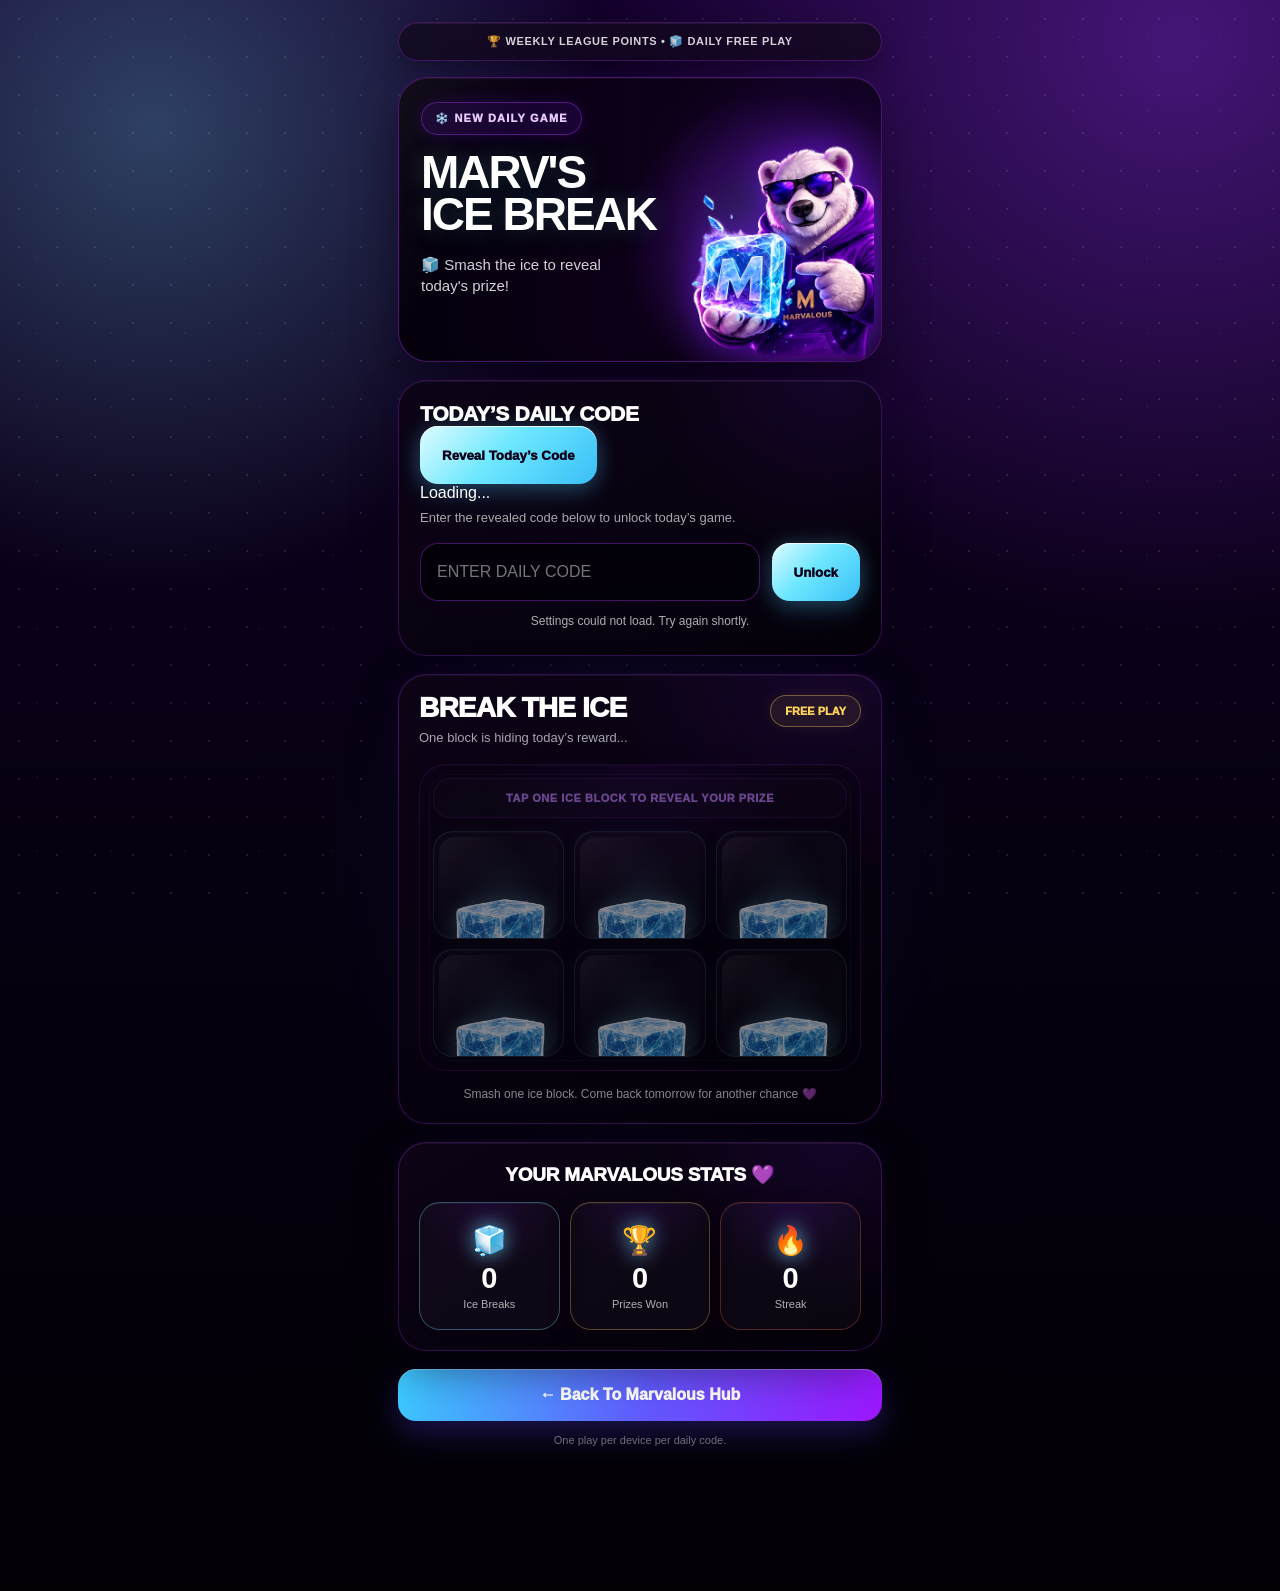
==== commit 5e1ce37f: "Update icebreak-v2.html" ====
--- a/icebreak-v2.html
+++ b/icebreak-v2.html
@@ -965,6 +965,50 @@
     flex-direction:column;
   }
 
+/* DAILY CODE REVEAL */
+
+.reveal-code-button{
+  width:100%;
+  min-height:56px;
+  margin:14px 0 12px;
+  color:#fff;
+  background:linear-gradient(135deg,#7b18ff,#b638ff);
+  border:1px solid rgba(255,255,255,.14);
+  box-shadow:
+    inset 0 1px 0 rgba(255,255,255,.18),
+    0 0 22px rgba(123,24,255,.36);
+}
+
+.revealed-code{
+  display:none;
+  margin:0 0 14px;
+  padding:18px 14px;
+  text-align:center;
+  border-radius:18px;
+  background:
+    radial-gradient(circle at 50% 0%,rgba(255,211,90,.12),transparent 55%),
+    rgba(255,255,255,.035);
+  border:1px solid rgba(255,211,90,.35);
+  box-shadow:
+    inset 0 1px 0 rgba(255,255,255,.06),
+    0 0 20px rgba(255,211,90,.12);
+}
+
+.revealed-code.show{
+  display:block;
+}
+
+.revealed-code span{
+  display:block;
+  color:#ffd76a;
+  font-size:32px;
+  line-height:1;
+  font-weight:1000;
+  letter-spacing:3px;
+  text-transform:uppercase;
+  text-shadow:0 0 18px rgba(255,215,106,.48);
+}
+  
 </style>
 </head>
 
@@ -981,13 +1025,35 @@
   </section>
 
   <section class="code-card glass">
-    <div class="code-title">Enter Today’s Code</div>
-    <div class="code-sub">Get today’s code from the Marvalous App homepage.</div>
-    <div class="row">
-      <input id="codeInput" placeholder="Enter daily code">
-      <button onclick="unlockGame()">Unlock</button>
-    </div>
-    <div id="status" class="status">Loading today’s settings...</div>
+
+  <div class="code-title">Today’s Daily Code</div>
+
+  <button
+    type="button"
+    id="revealCodeButton"
+    class="reveal-code-button"
+    onclick="revealDailyCode()"
+  >
+    Reveal Today’s Code
+  </button>
+
+  <div id="revealedCode" class="revealed-code">
+    <span id="dailyCodeDisplay">Loading...</span>
+  </div>
+
+  <div class="code-sub">
+    Enter the revealed code below to unlock today’s game.
+  </div>
+
+  <div class="row">
+    <input id="codeInput" placeholder="Enter daily code">
+    <button onclick="unlockGame()">Unlock</button>
+  </div>
+
+  <div id="status" class="status">
+    Loading today’s settings...
+  </div>
+
   </section>
 
   <section id="gameArea" class="stage glass locked">
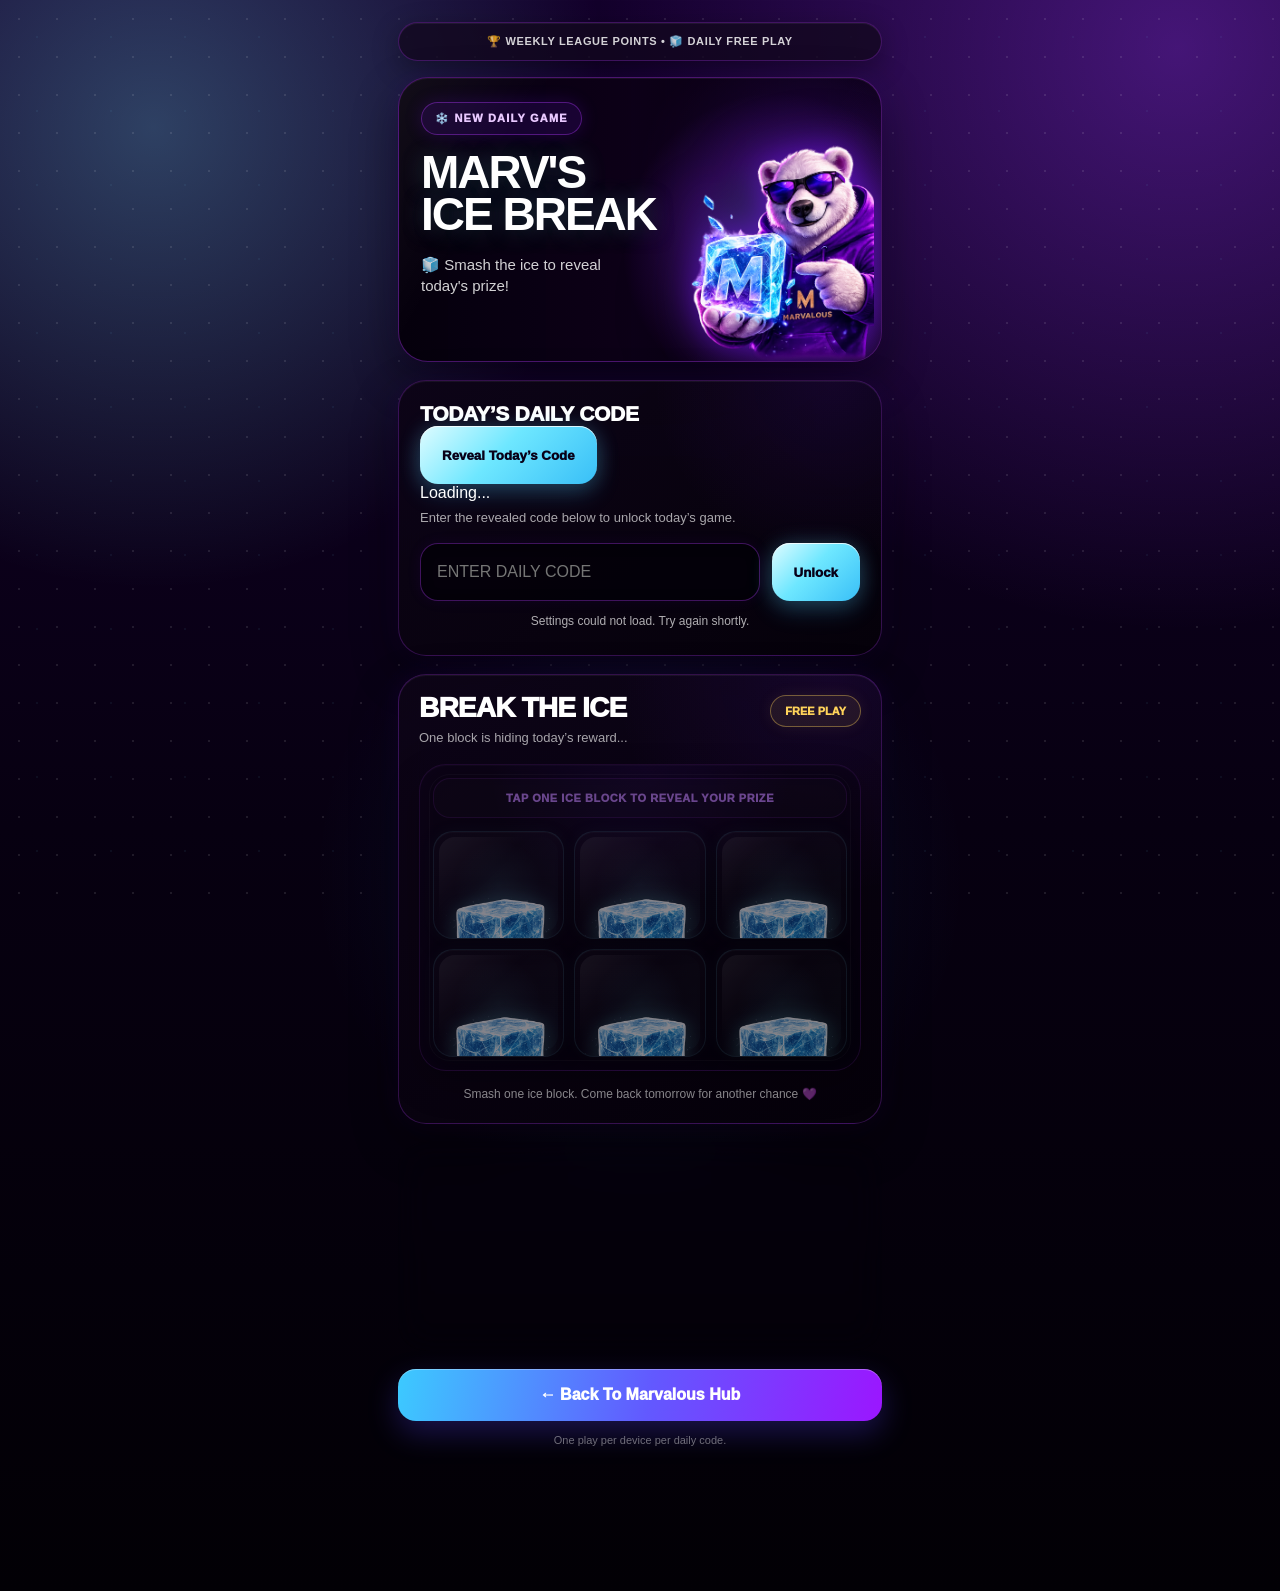
==== commit 7df53c5f: "Update icebreak-v2.html" ====
--- a/icebreak-v2.html
+++ b/icebreak-v2.html
@@ -1197,7 +1197,11 @@
 
     const settingsRow = csvSplit(lines[0]);
 DAILY_CODE = (settingsRow[1] || "").trim().toUpperCase();
-
+const dailyCodeDisplay = document.getElementById("dailyCodeDisplay");
+
+if (dailyCodeDisplay) {
+  dailyCodeDisplay.textContent = DAILY_CODE;
+}
 PRIZES = [];
 
     for(let i=4; i<lines.length; i++){
@@ -1460,7 +1464,11 @@
     alert("Something went wrong sending your claim.");
   });
 }
-
+function revealDailyCode() {
+  document.getElementById("revealedCode").classList.add("show");
+  document.getElementById("revealCodeButton").textContent = "Code Revealed";
+  document.getElementById("revealCodeButton").disabled = true;
+}
 function closeModal(){
   modal.classList.remove("show");
 }
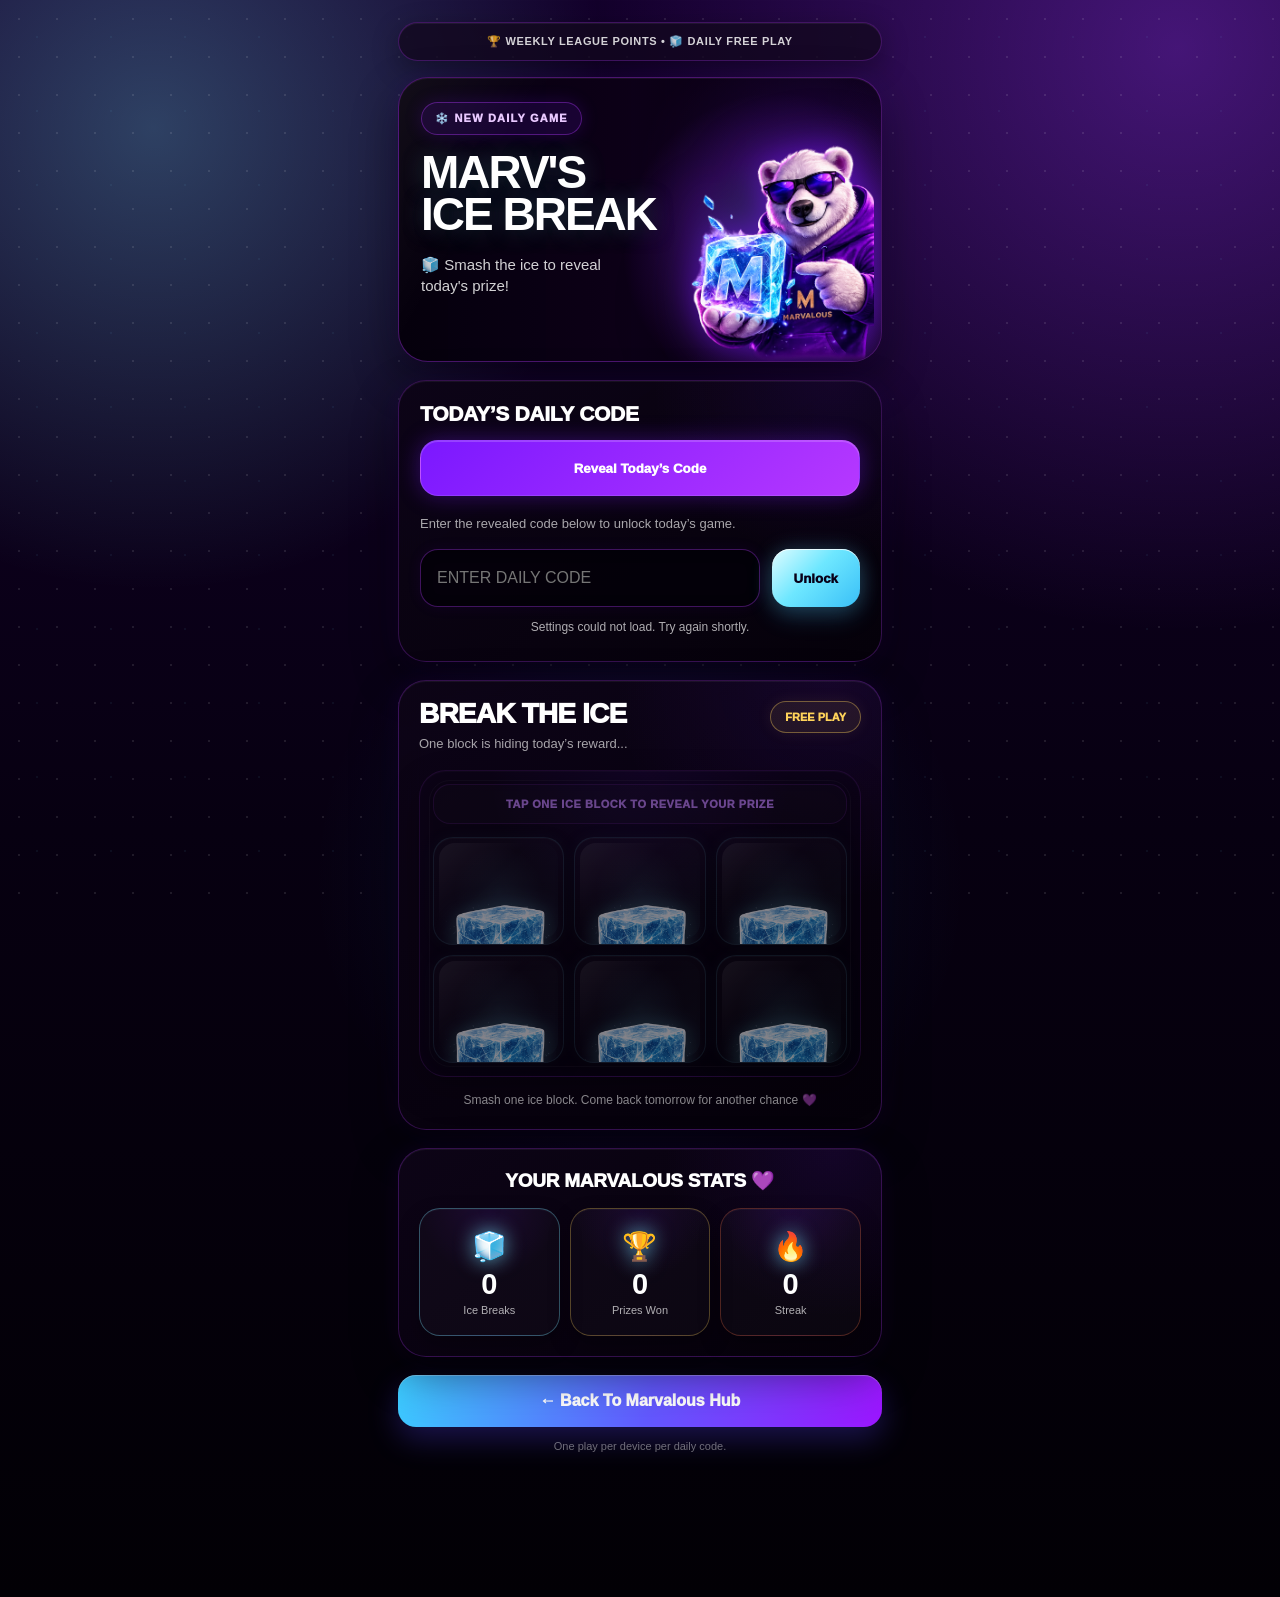
==== commit 868ba0ce: "Update icebreak-v2.html" ====
--- a/icebreak-v2.html
+++ b/icebreak-v2.html
@@ -964,7 +964,7 @@
   .row{
     flex-direction:column;
   }
-
+}
 /* DAILY CODE REVEAL */
 
 .reveal-code-button{
